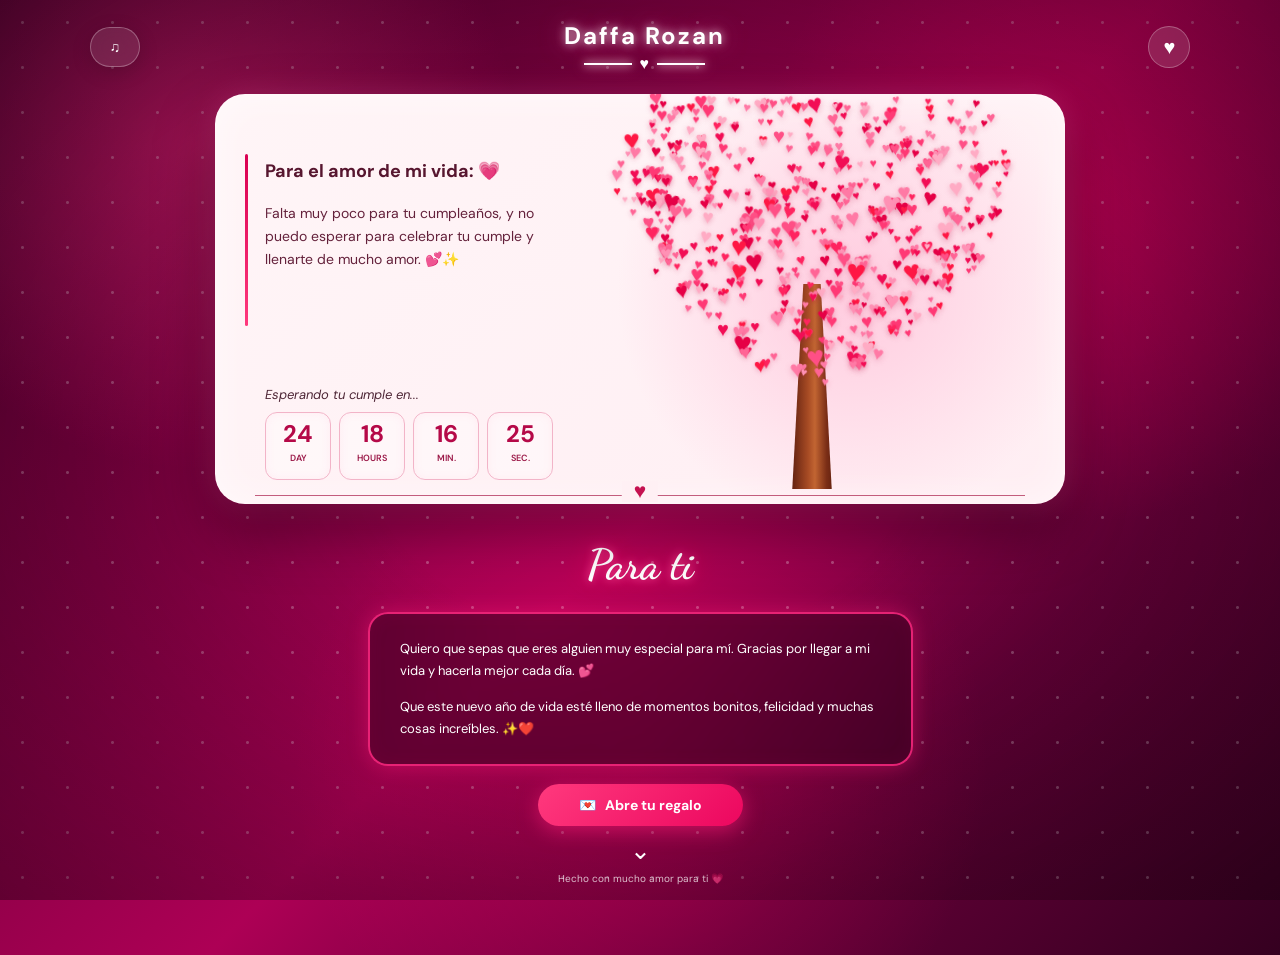
==== home.html @ 7d799ef6 "Add files via upload" ====
<!DOCTYPE html>
<html lang="id">
<head>
    <meta charset="UTF-8">
    <meta name="viewport" content="width=device-width, initial-scale=1.0">

    <title>For You ❤️</title>

    <link rel="preconnect" href="https://fonts.googleapis.com">
    <link rel="preconnect" href="https://fonts.gstatic.com" crossorigin>
    <link href="https://fonts.googleapis.com/css2?family=DM+Sans:wght@400;500;600;700&family=Dancing+Script:wght@500;600;700&display=swap" rel="stylesheet">

    <link rel="stylesheet" href="css.css">
</head>

<body>

    <!-- BACKGROUND -->
    <div class="background-hearts"></div>
    <div class="sparkles"></div>

    <!-- HEADER -->
    <header>
        <button class="music-btn" onclick="toggleMusic()">
            ♫ <span></span>
        </button>

        <div class="logo">
            <h1>Daffa Rozan</h1>
            <div class="logo-line">
                <i></i>
                ♥
                <i></i>
            </div>
        </div>

        <button class="heart-btn">♥</button>
    </header>


    <!-- MAIN CARD -->
    <main>

        <section class="card">

            <!-- TEXT -->
            <div class="text-content">

                <div class="line"></div>

                <h2>
                    Para el amor de mi vida:
                    <span>💗</span>
                </h2>

                <p>
                    Falta muy poco para tu cumpleaños,
                    y no puedo esperar para celebrar tu
                    cumple y llenarte de mucho amor.
                    💕✨
                </p>

            </div>


            <!-- TREE -->
            <div class="tree-area">

                <div class="tree">

                    <!-- BATANG -->
                    <div class="trunk"></div>

                    <!-- DAUN / HATI -->
                    <div class="love-leaves"></div>

                </div>

            </div>


            <!-- COUNTDOWN -->
            <div class="countdown">

                <p>Esperando tu cumple en...</p>

                <div class="time-boxes">

                    <div class="time-box">
                        <strong id="days">00</strong>
                        <span>DAY</span>
                    </div>

                    <div class="time-box">
                        <strong id="hours">00</strong>
                        <span>HOURS</span>
                    </div>

                    <div class="time-box">
                        <strong id="minutes">00</strong>
                        <span>MIN.</span>
                    </div>

                    <div class="time-box">
                        <strong id="seconds">00</strong>
                        <span>SEC.</span>
                    </div>

                </div>

            </div>

            <div class="bottom-line">
                <span>♥</span>
            </div>

        </section>


        <!-- MESSAGE -->
        <section class="message-section">

            <h2 class="script-title">
                Para ti
            </h2>

            <div class="message-box">

                <p>
                    Quiero que sepas que eres alguien
                    muy especial para mí. Gracias por
                    llegar a mi vida y hacerla mejor
                    cada día. 💕
                </p>

                <p>
                    Que este nuevo año de vida esté
                    lleno de momentos bonitos,
                    felicidad y muchas cosas increíbles.
                    ✨❤️
                </p>

            </div>

            <button class="gift-btn" onclick="openGift()">
                💌 &nbsp; Abre tu regalo
            </button>

            <div class="down-arrow">
                ⌄
            </div>

            <p class="footer-text">
                Hecho con mucho amor para ti 💗
            </p>

        </section>

    </main>


    <!-- POPUP -->
    <div class="popup" id="popup">

        <div class="popup-content">

            <button class="close" onclick="closeGift()">×</button>

            <div class="big-heart">
                💗
            </div>

            <h2>Happy Birthday! 🎂</h2>

            <p>
                Selamat ulang tahun untuk seseorang
                yang sangat berarti buatku. ❤️
            </p>

            <p>
                Semoga semua hal baik datang kepadamu
                dan semoga kamu selalu bahagia. ✨
            </p>

            <h3>
                I love you 💕
            </h3>

        </div>

    </div>


    <!-- AUDIO -->
    <audio id="music" loop>
        <source src="musik.mp3" type="audio/mpeg">
    </audio>

    <script src="js.js"></script>

</body>
</html>
---- css.css ----
/* ========================================
   RESET
======================================== */

* {
    margin: 0;
    padding: 0;
    box-sizing: border-box;
}


:root {

    --pink: #ff176b;
    --pink-light: #ff5c9a;
    --pink-soft: #ff9fc3;
    --pink-dark: #8d004e;

    --red: #e60046;

    --cream: #fff4f7;
    --cream-dark: #ffe7ef;

    --text-dark: #52152e;
    --text-pink: #c51150;
}


html {
    scroll-behavior: smooth;
}


body {

    min-height: 100vh;

    overflow-x: hidden;

    font-family:
        "DM Sans",
        sans-serif;

    color: white;

    position: relative;

    background:

        radial-gradient(
            circle at 15% 15%,
            rgba(255, 40, 130, .55),
            transparent 24%
        ),

        radial-gradient(
            circle at 85% 20%,
            rgba(255, 0, 100, .40),
            transparent 25%
        ),

        radial-gradient(
            circle at 50% 80%,
            rgba(255, 0, 100, .30),
            transparent 35%
        ),

        linear-gradient(
            135deg,
            #4b002d 0%,
            #78003e 25%,
            #ad0055 52%,
            #650038 75%,
            #350020 100%
        );
}


/* ========================================
   STARS
======================================== */

body::before {

    content: "";

    position: fixed;

    inset: 0;

    pointer-events: none;

    background-image:

        radial-gradient(
            circle,
            rgba(255,255,255,.9) 1px,
            transparent 2px
        );

    background-size:
        45px 45px;

    opacity: .30;

    animation:
        starsMove 15s linear infinite;

    z-index: 0;
}


body::after {

    content: "";

    position: fixed;

    inset: 0;

    pointer-events: none;

    background:

        radial-gradient(
            ellipse at center,
            transparent 30%,
            rgba(25,0,15,.42) 100%
        );

    z-index: 1;
}


@keyframes starsMove {

    from {
        transform:
            translateY(0);
    }

    to {
        transform:
            translateY(45px);
    }
}


/* ========================================
   HEADER
======================================== */

header {

    width: 100%;

    min-height: 90px;

    padding:
        20px 7%;

    display: flex;

    align-items: center;

    justify-content: space-between;

    position: relative;

    z-index: 20;
}


/* ========================================
   MUSIC
======================================== */

.music-btn {

    padding:
        10px 19px;

    border:
        1px solid
        rgba(255,255,255,.28);

    border-radius: 30px;

    background:
        rgba(255,255,255,.10);

    backdrop-filter:
        blur(12px);

    color: white;

    font-family: inherit;

    font-size: 14px;

    cursor: pointer;

    transition:
        .3s ease;

    box-shadow:
        0 5px 20px
        rgba(0,0,0,.15);
}


.music-btn:hover {

    background:
        rgba(255,255,255,.20);

    transform:
        translateY(-2px);
}


.music-btn.playing {

    box-shadow:
        0 0 20px
        rgba(255,70,150,.8);

    animation:
        musicPulse 1.2s
        ease-in-out infinite;
}


@keyframes musicPulse {

    0%,
    100% {
        box-shadow:
            0 0 10px
            rgba(255,70,150,.5);
    }

    50% {
        box-shadow:
            0 0 25px
            rgba(255,70,150,1);
    }
}


/* ========================================
   HEART BUTTON
======================================== */

.heart-btn {

    width: 42px;
    height: 42px;

    border:
        1px solid
        rgba(255,255,255,.28);

    border-radius: 50%;

    background:
        rgba(255,255,255,.12);

    backdrop-filter:
        blur(12px);

    color: white;

    font-size: 20px;

    cursor: pointer;

    transition:
        .3s ease;
}


.heart-btn:hover {

    transform:
        scale(1.1);

    background:
        rgba(255,255,255,.22);
}


/* ========================================
   LOGO
======================================== */

.logo {

    text-align: center;
}


.logo h1 {

    font-size: 24px;

    letter-spacing: 2px;

    font-weight: 700;

    text-shadow:

        0 0 10px
        rgba(255,255,255,.8),

        0 0 25px
        rgba(255,80,160,.6);
}


.logo-line {

    display: flex;

    align-items: center;

    justify-content: center;

    gap: 8px;

    margin-top: 2px;
}


.logo-line i {

    width: 48px;

    height: 2px;

    display: block;

    background: white;

    box-shadow:

        0 0 8px white,

        0 0 15px
        #ff5c9a;
}


/* ========================================
   MAIN
======================================== */

main {

    width: 100%;

    max-width: 850px;

    margin:
        0 auto;

    padding:
        0 0 50px;

    position: relative;

    z-index: 10;
}


/* ========================================
   CARD
======================================== */

.card {

    position: relative;

    width: 100%;

    height: 410px;

    overflow: hidden;

    border-radius: 30px;

    background:

        radial-gradient(
            circle at 75% 48%,
            rgba(255,190,215,.75),
            transparent 35%
        ),

        linear-gradient(
            135deg,
            #fff5f7,
            #ffeef3
        );

    color:
        var(--text-dark);

    box-shadow:

        0 25px 60px
        rgba(0,0,0,.35),

        0 0 30px
        rgba(255,80,160,.3),

        inset 0 0 40px
        rgba(255,255,255,.6);

    animation:
        cardIn 1s
        cubic-bezier(.2,.7,.3,1);
}


@keyframes cardIn {

    from {

        opacity: 0;

        transform:
            translateY(35px)
            scale(.97);
    }

    to {

        opacity: 1;

        transform:
            translateY(0)
            scale(1);
    }
}


/* ========================================
   TEXT
======================================== */

.text-content {

    position: absolute;

    left: 50px;

    top: 65px;

    width: 38%;

    z-index: 10;
}


.text-content .line {

    position: absolute;

    left: -20px;

    top: -5px;

    width: 3px;

    height: 172px;

    border-radius: 10px;

    background:

        linear-gradient(
            to bottom,
            #d90051,
            #ff397d
        );
}


.text-content h2 {

    margin-bottom: 18px;

    font-size: 18px;

    line-height: 1.4;

    font-weight: 700;

    color:
        #57162f;
}


.text-content h2 span {

    display: inline-block;

    animation:
        heartBeat 1.4s
        ease-in-out infinite;
}


@keyframes heartBeat {

    0%,
    100% {
        transform:
            scale(1);
    }

    50% {
        transform:
            scale(1.25);
    }
}


.text-content p {

    max-width: 285px;

    font-size: 14px;

    line-height: 1.65;

    color:
        #64213b;
}


/* ========================================
   TREE AREA
======================================== */

.tree-area {

    position: absolute;

    right: -10px;

    bottom: 15px;

    width: 62%;

    height: 380px;

    z-index: 4;
}


.tree {

    position: absolute;

    left: 50%;

    bottom: 0;

    width: 430px;

    height: 390px;

    transform:
        translateX(-50%);
}


/* ========================================
   TRUNK
======================================== */

.trunk {

    position: absolute;

    left: 50%;

    bottom: 0;

    width: 58px;

    height: 205px;

    transform:
        translateX(-50%)
        scaleY(0);

    transform-origin:
        bottom;

    background:

        linear-gradient(
            90deg,
            #481307 0%,
            #6e2814 20%,
            #a74b24 43%,
            #c26532 55%,
            #7b2e16 75%,
            #461207 100%
        );

    clip-path:
        polygon(
            35% 0,
            65% 0,
            84% 100%,
            16% 100%
        );

    filter:
        drop-shadow(
            0 4px 4px
            rgba(70,0,0,.25)
        );

    animation:
        trunkGrow 1.5s
        ease-out forwards;
}


@keyframes trunkGrow {

    to {

        transform:
            translateX(-50%)
            scaleY(1);
    }
}


/* ========================================
   LOVE LEAVES
======================================== */

/* ========================================
   LOVE LEAVES
======================================== */

.love-leaves {
    position: absolute;
    left: 50%;
    top: 0;

    width: 430px;
    height: 310px;

    transform: translateX(-50%);

    pointer-events: none;

    z-index: 5;
}


/* ========================================
   LOVE / DAUN
======================================== */

.love {
    position: absolute;

    display: block;

    line-height: 1;

    opacity: 0;

    user-select: none;

    pointer-events: none;

    transform:
        translate(-50%, -50%)
        rotate(var(--rotation))
        scale(0);

    filter:
        drop-shadow(
            0 2px 3px
            rgba(180, 0, 60, .22)
        );

    animation:
        leafAppear
        .55s
        cubic-bezier(.17, .67, .35, 1.35)
        forwards;
}


/* ========================================
   LOVE MUNCUL SATU PER SATU
======================================== */

@keyframes leafAppear {

    0% {

        opacity: 0;

        transform:
            translate(-50%, -50%)
            rotate(var(--rotation))
            scale(0);
    }

    55% {

        opacity: 1;

        transform:
            translate(-50%, -50%)
            rotate(var(--rotation))
            scale(1.25);
    }

    100% {

        opacity: 1;

        transform:
            translate(-50%, -50%)
            rotate(var(--rotation))
            scale(var(--scale));
    }
}


/* ========================================
   GERAKAN HALUS SETELAH MUNCUL
======================================== */

.love.alive {

    animation:

        leafAppear
        .55s
        cubic-bezier(.17, .67, .35, 1.35)
        forwards,

        loveSway
        4s
        ease-in-out
        infinite
        3.5s;
}


@keyframes loveSway {

    0%,
    100% {

        margin-top: 0;

    }

    50% {

        margin-top: -2px;

    }
}


/* ========================================
   MOBILE
======================================== */

@media (max-width: 700px) {

    .love-leaves {

        width: 360px;

        height: 270px;

        top: 0;

    }

}


@media (max-width: 390px) {

    .love-leaves {

        width: 340px;

        height: 255px;

    }

}
/* ========================================
   COUNTDOWN
======================================== */

.countdown {

    position: absolute;

    left: 50px;

    bottom: 24px;

    z-index: 20;
}


.countdown > p {

    margin-bottom: 9px;

    font-size: 13px;

    font-style: italic;

    color:
        #4d2535;
}


.time-boxes {

    display: flex;

    gap: 8px;
}


.time-box {

    width: 66px;

    min-height: 68px;

    padding:
        7px 3px;

    border:
        1px solid
        #f2b4c8;

    border-radius: 12px;

    background:
        rgba(255,255,255,.40);

    text-align: center;

    box-shadow:

        inset 0 0 10px
        rgba(255,100,150,.08);
}


.time-box strong {

    display: block;

    color:
        #b50948;

    font-size: 24px;

    line-height: 1.15;

    font-weight: 700;
}


.time-box span {

    display: block;

    margin-top: 4px;

    color:
        #9c1948;

    font-size: 9px;

    font-weight: 600;
}


/* ========================================
   BOTTOM LINE
======================================== */

.bottom-line {

    position: absolute;

    left: 40px;

    right: 40px;

    bottom: 8px;

    height: 1px;

    background:
        rgba(170,30,75,.7);

    z-index: 20;
}


.bottom-line span {

    position: absolute;

    left: 50%;

    top: -14px;

    transform:
        translateX(-50%);

    padding:
        0 12px;

    background:
        #fff0f4;

    color:
        #c51150;

    font-size: 21px;

    line-height: 1;
}


/* ========================================
   MESSAGE
======================================== */

.message-section {

    padding:
        35px 0 20px;

    text-align: center;
}


.script-title {

    margin-bottom: 22px;

    font-family:
        "Dancing Script",
        cursive;

    font-size: 42px;

    color: white;

    text-shadow:

        0 0 10px #ff4f98,

        0 0 25px #ff176b;
}


.message-box {

    width:
        min(545px, 92%);

    margin:
        auto;

    padding:
        24px 30px;

    border:
        2px solid
        rgba(255,40,130,.85);

    border-radius: 20px;

    background:
        rgba(45,0,28,.52);

    box-shadow:

        0 0 20px
        rgba(255,30,120,.4),

        inset 0 0 20px
        rgba(255,30,120,.06);

    text-align: left;

    backdrop-filter:
        blur(6px);
}


.message-box p {

    margin-bottom: 14px;

    color: white;

    font-size: 13px;

    line-height: 1.7;
}


.message-box p:last-child {
    margin-bottom: 0;
}


/* ========================================
   GIFT BUTTON
======================================== */

.gift-btn {

    margin-top: 18px;

    min-width: 205px;

    padding:
        12px 28px;

    border: 0;

    border-radius: 30px;

    background:

        linear-gradient(
            135deg,
            #ff397d,
            #ec075f
        );

    color: white;

    font-family: inherit;

    font-size: 14px;

    font-weight: 700;

    cursor: pointer;

    box-shadow:

        0 5px 20px
        rgba(255,30,120,.55);

    transition:
        .25s ease;
}


.gift-btn:hover {

    transform:
        translateY(-3px)
        scale(1.03);

    box-shadow:

        0 8px 30px
        rgba(255,30,120,.8);
}


.gift-btn:active {

    transform:
        scale(.97);
}


/* ========================================
   FOOTER
======================================== */

.down-arrow {

    margin-top: 8px;

    font-size: 25px;

    animation:
        arrowMove 1.5s
        ease-in-out infinite;
}


@keyframes arrowMove {

    0%,
    100% {
        transform:
            translateY(0);
    }

    50% {
        transform:
            translateY(7px);
    }
}


.footer-text {

    margin-top: 5px;

    font-size: 10px;

    opacity: .75;
}


/* ========================================
   FLOATING HEARTS
======================================== */

.floating-heart {

    position: fixed;

    left: 0;

    bottom: -50px;

    z-index: 50;

    pointer-events: none;

    user-select: none;

    filter:
        drop-shadow(
            0 0 7px
            currentColor
        );

    animation:
        floatHeart linear forwards;
}


@keyframes floatHeart {

    0% {

        transform:
            translateY(0)
            rotate(-10deg)
            scale(.7);

        opacity: 0;
    }

    10% {
        opacity: .85;
    }

    50% {

        transform:
            translateY(-55vh)
            rotate(12deg)
            scale(1);
    }

    100% {

        transform:
            translateY(-120vh)
            rotate(-15deg)
            scale(.8);

        opacity: 0;
    }
}


/* ========================================
   GIFT EXPLOSION
======================================== */

.gift-heart {

    position: fixed;

    left: 50%;

    top: 55%;

    z-index: 9999;

    pointer-events: none;

    font-size: 25px;

    transform:
        translate(-50%, -50%)
        scale(0);

    animation:
        giftExplosion 1.4s
        cubic-bezier(.15,.8,.3,1)
        forwards;

    filter:
        drop-shadow(
            0 0 8px
            currentColor
        );
}


@keyframes giftExplosion {

    0% {

        opacity: 1;

        transform:
            translate(-50%, -50%)
            scale(0);
    }

    20% {

        transform:

            translate(
                calc(-50% + var(--x) * .25),
                calc(-50% + var(--y) * .25)
            )

            scale(1.2);
    }

    100% {

        opacity: 0;

        transform:

            translate(
                calc(-50% + var(--x)),
                calc(-50% + var(--y))
            )

            scale(.5);
    }
}


/* ========================================
   POPUP
======================================== */

.popup {

    position: fixed;

    inset: 0;

    display: none;

    align-items: center;

    justify-content: center;

    padding: 20px;

    background:
        rgba(35,0,22,.78);

    backdrop-filter:
        blur(12px);

    z-index: 1000;
}


.popup.show {
    animation:
        popupBackground .3s ease;
}


@keyframes popupBackground {

    from {
        opacity: 0;
    }

    to {
        opacity: 1;
    }
}


.popup-content {

    position: relative;

    width:
        min(450px, 94%);

    padding:
        35px 28px;

    border-radius: 25px;

    background:

        linear-gradient(
            135deg,
            #fff8fa,
            #ffeaf1
        );

    color:
        #4b172b;

    text-align: center;

    box-shadow:

        0 20px 60px
        rgba(0,0,0,.35),

        0 0 35px
        rgba(255,60,140,.45);

    animation:
        popup .55s
        cubic-bezier(.17,.67,.35,1.4);
}


@keyframes popup {

    from {

        opacity: 0;

        transform:
            scale(.65)
            rotate(-5deg);
    }

    to {

        opacity: 1;

        transform:
            scale(1)
            rotate(0);
    }
}


.close {

    position: absolute;

    top: 10px;

    right: 16px;

    border: none;

    background:
        transparent;

    color: #777;

    font-size: 28px;

    cursor: pointer;
}


.big-heart {

    font-size: 65px;

    animation:
        heartBeat 1s
        ease-in-out infinite;
}


.popup-content h2 {

    margin:
        8px 0 15px;

    color:
        #d30b50;
}


.popup-content p {

    margin:
        10px 0;

    line-height: 1.7;
}


.popup-content h3 {

    margin-top: 18px;

    color:
        #d30b50;
}


/* ========================================
   RESPONSIVE
======================================== */

@media (max-width: 700px) {

    header {

        min-height: 75px;

        padding:
            16px 15px;
    }


    .logo h1 {
        font-size: 19px;
    }


    .logo-line i {
        width: 32px;
    }


    .music-btn {

        padding:
            8px 13px;

        font-size: 12px;
    }


    .heart-btn {

        width: 38px;
        height: 38px;

        font-size: 18px;
    }


    main {

        padding:
            0 12px 35px;
    }


    /* CARD */

    .card {

        height: 620px;

        border-radius: 25px;
    }


    /* TEXT */

    .text-content {

        left: 32px;

        top: 35px;

        width:
            calc(100% - 64px);
    }


    .text-content .line {

        left: -13px;

        height: 120px;
    }


    .text-content h2 {

        font-size: 16px;

        margin-bottom: 12px;
    }


    .text-content p {

        max-width: 250px;

        font-size: 12px;

        line-height: 1.55;
    }


    /* TREE */

    .tree-area {

        left: 0;

        right: 0;

        bottom: 105px;

        width: 100%;

        height: 330px;
    }


    .tree {

        width: 360px;

        height: 330px;

        transform:
            translateX(-50%)
            scale(.84);

        transform-origin:
            bottom center;
    }


    /* COUNTDOWN */

    .countdown {

        left: 25px;

        bottom: 24px;
    }


    .countdown > p {

        font-size: 12px;

        margin-bottom: 7px;
    }


    .time-boxes {

        gap: 5px;
    }


    .time-box {

        width: 63px;

        min-height: 62px;

        padding:
            7px 2px;
    }


    .time-box strong {
        font-size: 21px;
    }


    .time-box span {
        font-size: 8px;
    }


    /* LINE */

    .bottom-line {

        left: 22px;

        right: 22px;

        bottom: 7px;
    }


    /* MESSAGE */

    .message-section {

        padding-top: 28px;
    }


    .script-title {

        font-size: 38px;

        margin-bottom: 18px;
    }


    .message-box {

        width: 94%;

        padding: 20px;

        border-radius: 18px;
    }


    .message-box p {

        font-size: 12px;

        line-height: 1.65;
    }


    .gift-btn {

        min-width: 190px;

        padding:
            11px 20px;

        font-size: 13px;
    }


    .footer-text {
        font-size: 9px;
    }
}


/* ========================================
   SMALL PHONE
======================================== */

@media (max-width: 390px) {

    .card {
        height: 600px;
    }


    .text-content {
        left: 28px;
    }


    .tree-area {

        bottom: 105px;

        height: 300px;
    }


    .tree {

        transform:
            translateX(-50%)
            scale(.76);
    }


    .countdown {
        left: 20px;
    }


    .time-box {
        width: 58px;
    }


    .time-box strong {
        font-size: 19px;
    }
}
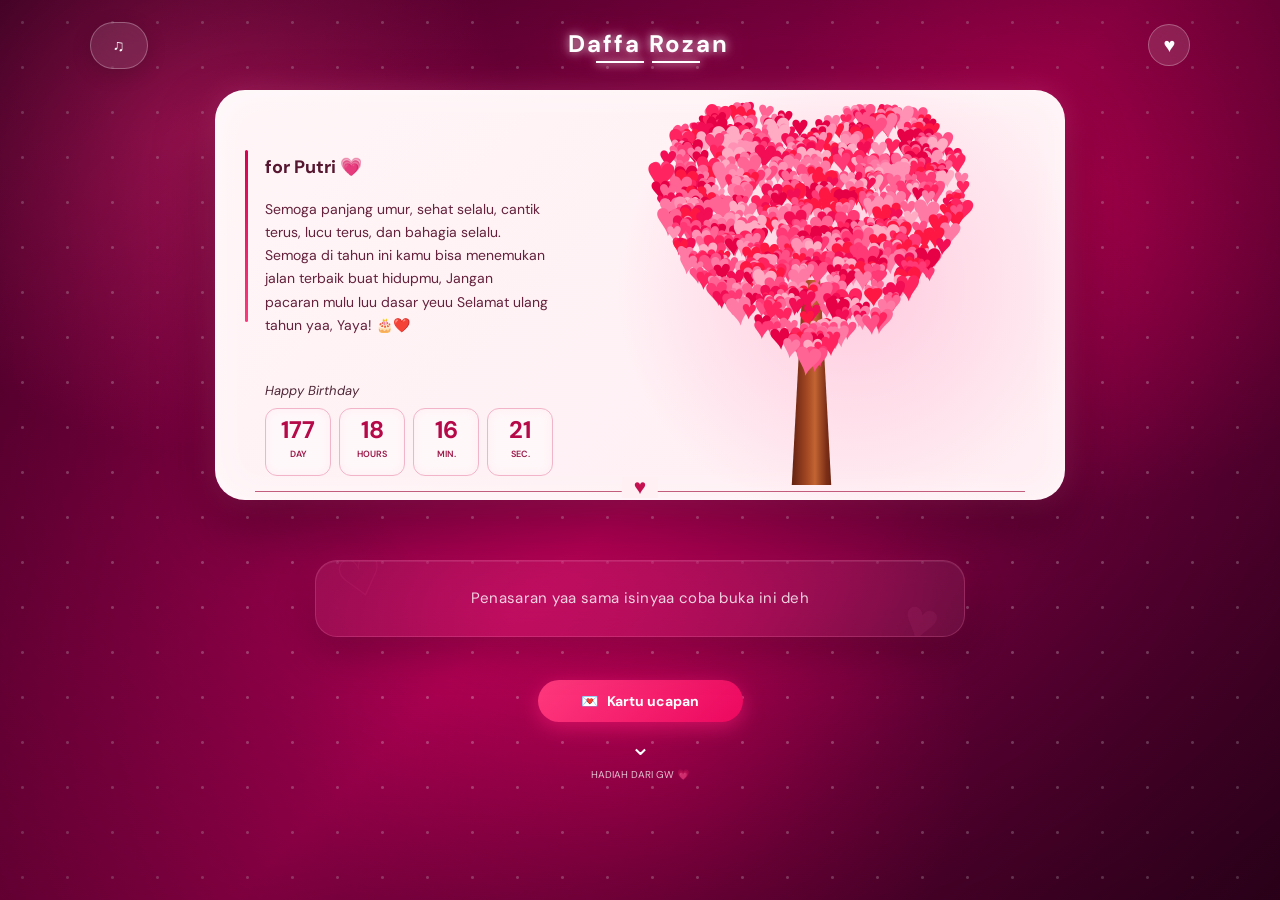
==== commit 09bf793e: "Add files via upload" ====
--- a/home.html
+++ b/home.html
@@ -1,202 +1,801 @@
-<!DOCTYPE html>
-<html lang="id">
-<head>
-    <meta charset="UTF-8">
-    <meta name="viewport" content="width=device-width, initial-scale=1.0">
-
-    <title>For You ❤️</title>
-
-    <link rel="preconnect" href="https://fonts.googleapis.com">
-    <link rel="preconnect" href="https://fonts.gstatic.com" crossorigin>
-    <link href="https://fonts.googleapis.com/css2?family=DM+Sans:wght@400;500;600;700&family=Dancing+Script:wght@500;600;700&display=swap" rel="stylesheet">
-
-    <link rel="stylesheet" href="css.css">
-</head>
-
-<body>
-
-    <!-- BACKGROUND -->
-    <div class="background-hearts"></div>
-    <div class="sparkles"></div>
-
-    <!-- HEADER -->
-    <header>
-        <button class="music-btn" onclick="toggleMusic()">
-            ♫ <span></span>
-        </button>
-
-        <div class="logo">
-            <h1>Daffa Rozan</h1>
-            <div class="logo-line">
-                <i></i>
-                ♥
-                <i></i>
+    <!DOCTYPE html>
+    <html lang="id">
+    <head>
+        <meta charset="UTF-8">
+        <meta name="viewport" content="width=device-width, initial-scale=1.0">
+
+        <title>For You ❤️</title>
+
+        <link rel="preconnect" href="https://fonts.googleapis.com">
+        <link rel="preconnect" href="https://fonts.gstatic.com" crossorigin>
+        <link href="https://fonts.googleapis.com/css2?family=DM+Sans:wght@400;500;600;700&family=Dancing+Script:wght@500;600;700&display=swap" rel="stylesheet">
+
+        <link rel="stylesheet" href="css.css">
+
+        <style>
+            .popup {
+                position: fixed;
+                inset: 0;
+                display: flex;
+                align-items: center;
+                justify-content: center;
+                padding: 20px;
+                background:
+                    radial-gradient(
+                        circle at 50% 50%,
+                        rgba(255, 45, 130, .15),
+                        transparent 45%
+                    ),
+                    rgba(15, 0, 10, .78);
+                backdrop-filter: blur(10px);
+                opacity: 0;
+                visibility: hidden;
+                transition: .4s ease;
+                z-index: 9999;
+            }
+
+            .popup.active {
+                opacity: 1;
+                visibility: visible;
+            }
+
+            .popup-content {
+                position: relative;
+                width: min(440px, 100%);
+                padding: 42px 35px 32px;
+                text-align: center;
+                border-radius: 32px;
+                background:
+                    linear-gradient(
+                        145deg,
+                        rgba(100, 0, 55, .96),
+                        rgba(35, 0, 25, .98)
+                    );
+                border: 1px solid rgba(255, 140, 190, .25);
+                box-shadow:
+                    0 35px 100px rgba(0, 0, 0, .65),
+                    0 0 50px rgba(255, 40, 140, .18),
+                    inset 0 1px 0 rgba(255,255,255,.12);
+                transform: translateY(30px) scale(.88);
+                transition: .5s cubic-bezier(.17,.67,.35,1.25);
+                overflow: hidden;
+                z-index: 10;
+            }
+
+            .popup.active .popup-content {
+                transform: translateY(0) scale(1);
+            }
+
+            .popup-content::before {
+                content: "";
+                position: absolute;
+                width: 180px;
+                height: 180px;
+                top: -90px;
+                left: 50%;
+                transform: translateX(-50%);
+                background: rgba(255, 50, 140, .22);
+                border-radius: 50%;
+                filter: blur(45px);
+                pointer-events: none;
+            }
+
+            .popup-content::after {
+                content: "♡  ✦  ♡";
+                position: absolute;
+                top: 18px;
+                left: 0;
+                right: 0;
+                color: rgba(255, 150, 195, .35);
+                font-size: 12px;
+                letter-spacing: 8px;
+                pointer-events: none;
+            }
+
+            .popup .close {
+                position: absolute;
+                top: 15px;
+                right: 17px;
+                width: 35px;
+                height: 35px;
+                padding: 0;
+                display: flex;
+                align-items: center;
+                justify-content: center;
+                border-radius: 50%;
+                border: 1px solid rgba(255,255,255,.15);
+                background: rgba(255,255,255,.08);
+                color: rgba(255,255,255,.75);
+                font-size: 23px;
+                line-height: 1;
+                box-shadow: none;
+                transition: .3s;
+                z-index: 5;
+            }
+
+            .popup .close:hover {
+                transform: rotate(90deg);
+                background: rgba(255,80,150,.2);
+                color: white;
+            }
+
+            .big-heart {
+                position: relative;
+                display: inline-flex;
+                align-items: center;
+                justify-content: center;
+                width: 90px;
+                height: 90px;
+                margin: 5px auto 15px;
+                font-size: 50px;
+                border-radius: 50%;
+                background:
+                    radial-gradient(
+                        circle,
+                        rgba(255,80,160,.22),
+                        rgba(255,80,160,.05)
+                    );
+                box-shadow:
+                    0 0 30px rgba(255,50,140,.25);
+                animation:
+                    popupHeart 1.8s ease-in-out infinite;
+            }
+
+            @keyframes popupHeart {
+                0%, 100% {
+                    transform: scale(1);
+                }
+
+                50% {
+                    transform: scale(1.08);
+                }
+            }
+
+            .popup-content h2 {
+                margin: 0;
+                color: white;
+                font-family: "Dancing Script", cursive;
+                font-size: 36px;
+                font-weight: 700;
+                text-shadow:
+                    0 0 12px rgba(255,255,255,.35),
+                    0 0 25px rgba(255,60,150,.5);
+            }
+
+            .popup-text {
+                margin: 12px auto 25px;
+                max-width: 330px;
+                color: rgba(255,255,255,.68);
+                font-size: 13px;
+                line-height: 1.8;
+            }
+
+            .memory-preview {
+                position: relative;
+                display: flex;
+                align-items: center;
+                gap: 15px;
+                padding: 16px 18px;
+                margin: 0 auto 20px;
+                width: 100%;
+                text-align: left;
+                border-radius: 20px;
+                background:
+                    linear-gradient(
+                        135deg,
+                        rgba(255,100,165,.13),
+                        rgba(255,255,255,.035)
+                    );
+                border: 1px solid rgba(255,130,180,.16);
+                box-shadow:
+                    inset 0 1px 0 rgba(255,255,255,.06);
+                transition: .3s;
+            }
+
+            .memory-preview:hover {
+                transform: translateY(-2px);
+                border-color: rgba(255,130,180,.3);
+                background: rgba(255,80,150,.12);
+            }
+
+            .memory-preview > span {
+                display: flex;
+                align-items: center;
+                justify-content: center;
+                width: 48px;
+                height: 48px;
+                flex-shrink: 0;
+                border-radius: 14px;
+                background: rgba(255,80,150,.12);
+                font-size: 24px;
+                box-shadow:
+                    0 0 18px rgba(255,50,140,.15);
+            }
+
+            .memory-preview div {
+                display: flex;
+                flex-direction: column;
+                gap: 4px;
+            }
+
+            .memory-preview strong {
+                color: white;
+                font-size: 14px;
+            }
+
+            .memory-preview small {
+                color: rgba(255,255,255,.48);
+                font-size: 11px;
+            }
+
+            .memory-btn {
+                position: relative;
+                width: 100%;
+                padding: 15px 20px;
+                border: 1px solid rgba(255,180,210,.2);
+                border-radius: 30px;
+                background:
+                    linear-gradient(
+                        135deg,
+                        #ff5798,
+                        #e80060
+                    );
+                color: white;
+                font-family: inherit;
+                font-size: 13px;
+                font-weight: 700;
+                cursor: pointer;
+                box-shadow:
+                    0 10px 30px rgba(255,30,120,.35);
+                transition: .3s;
+                overflow: hidden;
+            }
+
+            .memory-btn::before {
+                content: "";
+                position: absolute;
+                top: 0;
+                left: -100%;
+                width: 70%;
+                height: 100%;
+                background:
+                    linear-gradient(
+                        90deg,
+                        transparent,
+                        rgba(255,255,255,.25),
+                        transparent
+                    );
+                transform: skewX(-20deg);
+                transition: .6s;
+            }
+
+            .memory-btn:hover::before {
+                left: 130%;
+            }
+
+            .memory-btn:hover {
+                transform: translateY(-3px);
+                box-shadow:
+                    0 15px 35px rgba(255,30,120,.5);
+            }
+
+            .memory-btn:active {
+                transform: scale(.97);
+            }
+
+            .popup-content h3 {
+                margin-top: 20px;
+                color: rgba(255,150,195,.75);
+                font-family: "Dancing Script", cursive;
+                font-size: 20px;
+                font-weight: 500;
+            }
+
+            .popup-photo {
+                position: absolute;
+                z-index: 5;
+                opacity: 0;
+                pointer-events: none;
+                transition:
+                    opacity .7s ease,
+                    transform .7s cubic-bezier(.2,.8,.2,1);
+            }
+
+            .popup.active .popup-photo {
+                opacity: 1;
+            }
+
+            .popup-photo img {
+                display: block;
+                width: 100%;
+                height: 100%;
+                object-fit: cover;
+            }
+
+            .polaroid {
+                width: 125px;
+                padding: 8px 8px 30px;
+                background: white;
+                border-radius: 4px;
+                box-shadow:
+                    0 15px 35px rgba(0,0,0,.35);
+            }
+
+            .polaroid img {
+                width: 109px;
+                height: 125px;
+            }
+
+            .polaroid span {
+                position: absolute;
+                bottom: 7px;
+                left: 0;
+                width: 100%;
+                text-align: center;
+                color: #6e4053;
+                font-family: "Dancing Script", cursive;
+                font-size: 14px;
+            }
+
+            .heart-photo {
+                width: 135px;
+                height: 135px;
+                background: #ff72a7;
+                clip-path: polygon(
+                    50% 100%,
+                    43% 93%,
+                    35% 86%,
+                    25% 76%,
+                    15% 65%,
+                    7% 54%,
+                    3% 43%,
+                    4% 32%,
+                    10% 22%,
+                    20% 15%,
+                    31% 13%,
+                    40% 17%,
+                    50% 27%,
+                    60% 17%,
+                    69% 13%,
+                    80% 15%,
+                    90% 22%,
+                    96% 32%,
+                    97% 43%,
+                    93% 54%,
+                    85% 65%,
+                    75% 76%,
+                    65% 86%,
+                    57% 93%
+                );
+                padding: 5px;
+                box-shadow:
+                    0 15px 35px rgba(0,0,0,.3);
+            }
+
+            .heart-photo img {
+                width: 125px;
+                height: 125px;
+                clip-path: polygon(
+                    50% 100%,
+                    43% 93%,
+                    35% 86%,
+                    25% 76%,
+                    15% 65%,
+                    7% 54%,
+                    3% 43%,
+                    4% 32%,
+                    10% 22%,
+                    20% 15%,
+                    31% 13%,
+                    40% 17%,
+                    50% 27%,
+                    60% 17%,
+                    69% 13%,
+                    80% 15%,
+                    90% 22%,
+                    96% 32%,
+                    97% 43%,
+                    93% 54%,
+                    85% 65%,
+                    75% 76%,
+                    65% 86%,
+                    57% 93%
+                );
+            }
+
+            .photo-left-1 {
+                left: calc(50% - 355px);
+                top: 18%;
+                transform:
+                    rotate(-10deg)
+                    translateX(-30px);
+            }
+
+            .photo-left-2 {
+                left: calc(50% - 365px);
+                top: 43%;
+                transform:
+                    rotate(-8deg)
+                    translateX(-35px);
+            }
+
+            .photo-left-3 {
+                left: calc(50% - 345px);
+                bottom: 12%;
+                transform:
+                    rotate(7deg)
+                    translateX(-25px);
+            }
+
+            .photo-right-1 {
+                right: calc(50% - 365px);
+                top: 16%;
+                transform:
+                    rotate(8deg)
+                    translateX(30px);
+            }
+
+            .photo-right-2 {
+                right: calc(50% - 350px);
+                top: 43%;
+                transform:
+                    rotate(9deg)
+                    translateX(35px);
+            }
+
+            .photo-right-3 {
+                right: calc(50% - 365px);
+                bottom: 10%;
+                transform:
+                    rotate(-7deg)
+                    translateX(30px);
+            }
+
+            .popup.active .photo-left-1 {
+                transform:
+                    rotate(-10deg)
+                    translateX(0)
+                    translateY(-5px);
+            }
+
+            .popup.active .photo-left-2 {
+                transform:
+                    rotate(-8deg)
+                    translateX(0)
+                    translateY(5px);
+            }
+
+            .popup.active .photo-left-3 {
+                transform:
+                    rotate(7deg)
+                    translateX(0)
+                    translateY(-5px);
+            }
+
+            .popup.active .photo-right-1 {
+                transform:
+                    rotate(8deg)
+                    translateX(0)
+                    translateY(-5px);
+            }
+
+            .popup.active .photo-right-2 {
+                transform:
+                    rotate(9deg)
+                    translateX(0)
+                    translateY(5px);
+            }
+
+            .popup.active .photo-right-3 {
+                transform:
+                    rotate(-7deg)
+                    translateX(0)
+                    translateY(-5px);
+            }
+
+     @media (max-width: 480px) {
+    .popup-photo {
+        display: block;
+        z-index: 11;
+    }
+
+    .popup-content {
+        width: 78vw;
+        max-width: 310px;
+        min-height: auto;
+        padding: 42px 18px 24px;
+    }
+
+    .popup-content h2 {
+        font-size: 28px;
+    }
+
+    .popup-content h2 strong {
+        font-size: 36px;
+    }
+
+    .popup-text {
+        font-size: 12px;
+        line-height: 1.6;
+    }
+
+    .polaroid {
+        width: 68px;
+        padding: 5px 5px 18px;
+        border-radius: 3px;
+    }
+
+    .polaroid img {
+        width: 58px;
+        height: 65px;
+    }
+
+    .polaroid span {
+        font-size: 7px;
+    }
+
+    .heart-photo {
+        width: 72px;
+        height: 72px;
+        padding: 3px;
+    }
+
+    .heart-photo img {
+        width: 66px;
+        height: 66px;
+    }
+
+    .photo-left-1 {
+    left: 18px;
+    top: 12%;
+    transform: rotate(-10deg);
+        }
+
+        .photo-left-2 {
+            left: 14px;
+            top: 43%;
+            transform: rotate(-8deg);
+        }
+
+        .photo-left-3 {
+            left: 18px;
+            bottom: 12%;
+            transform: rotate(8deg);
+        }
+
+        .photo-right-1 {
+            right: 18px;
+            top: 12%;
+            transform: rotate(10deg);
+        }
+
+        .photo-right-2 {
+            right: 14px;
+            top: 43%;
+            transform: rotate(8deg);
+        }
+
+        .photo-right-3 {
+            right: 18px;
+            bottom: 12%;
+            transform: rotate(-8deg);
+        }
+     }
+        </style>
+    </head>
+
+    <body>
+
+        <div class="background-hearts"></div>
+        <div class="sparkles"></div>
+
+        <header>
+            <button class="music-btn" onclick="toggleMusic()">
+                ♫ <span></span>
+            </button>
+
+            <div class="logo">
+                <h1>Daffa Rozan</h1>
+                <div class="logo-line">
+                    <i></i>
+                    <i></i>
+                </div>
             </div>
+
+            <button class="heart-btn">♥</button>
+        </header>
+
+        <main>
+
+            <section class="card">
+
+                <div class="text-content">
+
+                    <div class="line"></div>
+
+                    <h2>
+                        for Putri 
+                        <span>💗</span>
+                    </h2>
+
+                    <p>
+                        Semoga panjang umur, sehat selalu,
+                        cantik terus, lucu terus, dan bahagia selalu.
+
+                        Semoga di tahun ini kamu bisa menemukan
+                        jalan terbaik buat hidupmu,
+                        Jangan pacaran mulu luu dasar yeuu
+                        Selamat ulang tahun yaa, Yaya! 🎂❤️
+                    </p>
+
+                </div>
+
+                <div class="tree-area">
+
+                    <div class="tree">
+
+                        <div class="trunk"></div>
+
+                        <div class="love-leaves"></div>
+
+                    </div>
+
+                </div>
+
+                <div class="countdown">
+
+                    <p>Happy Birthday</p>
+
+                    <div class="time-boxes">
+
+                        <div class="time-box">
+                            <strong id="days">00</strong>
+                            <span>DAY</span>
+                        </div>
+
+                        <div class="time-box">
+                            <strong id="hours">00</strong>
+                            <span>HOURS</span>
+                        </div>
+
+                        <div class="time-box">
+                            <strong id="minutes">00</strong>
+                            <span>MIN.</span>
+                        </div>
+
+                        <div class="time-box">
+                            <strong id="seconds">00</strong>
+                            <span>SEC.</span>
+                        </div>
+
+                    </div>
+
+                </div>
+
+                <div class="bottom-line">
+                    <span>♥</span>
+                </div>
+
+            </section>
+
+            <section class="message-section">
+
+                <div class="message-box">
+
+                    <p>
+                        Penasaran yaa sama isinyaa coba buka ini deh
+                    </p>
+
+                </div>
+
+                <button class="gift-btn" onclick="openGift()">
+                    💌 &nbsp; Kartu ucapan
+                </button>
+
+                <div class="down-arrow">
+                    ⌄
+                </div>
+
+                <p class="footer-text">
+                    HADIAH DARI GW 💗
+                </p>
+
+            </section>
+
+        </main>
+
+        <div class="popup" id="popup">
+
+            <div class="popup-photo polaroid photo-left-1">
+                <img src="poto1.jpeg">
+                <span>memory 💕</span>
+            </div>
+
+            <div class="popup-photo polaroid photo-left-2">
+                <img src="poto3.jpeg">
+                <span>our story 💗</span>
+            </div>
+
+            <div class="popup-photo heart-photo photo-left-3">
+                <img src="poto2.jpeg">
+            </div>
+
+            <div class="popup-photo polaroid photo-right-1">
+                <img src="poto4.jpeg">
+                <span>sweet moment 💕</span>
+            </div>
+
+            <div class="popup-photo heart-photo photo-right-2">
+                <img src="poto5.jpeg">
+            </div>
+
+            <div class="popup-photo polaroid photo-right-3">
+                <img src="poto6.jpeg">
+                <span>keep strong 💗</span>
+            </div>
+
+            <div class="popup-content">
+
+                <button class="close" onclick="closeGift()">×</button>
+
+                <div class="big-heart">
+                    💗
+                </div>
+
+                <h2>Happy Birthday! 🎂</h2>
+
+               <p class="popup-text">
+                    Udah tambah tua aja nih bocil <br>
+                    Gw siapin sedikit sesuatu buat lu.
+                    Nggak seberapa sih,
+                    <br>
+                    tapi semoga lu suka 💕
+                </p>
+
+                <div class="memory-preview">
+
+                    <span>📸</span>
+
+                    <div>
+                        <strong>Kenang-kenangan</strong>
+
+                        <small>
+                            Sedikit alur cerita duo anomali bertemu
+                        </small>
+                    </div>
+
+                </div>
+
+                <button
+                    class="memory-btn"
+                    onclick="window.location.href='kenangan.html'"
+                >
+                    💌 &nbsp; Buka isinya
+                </button>
+
+                <h3>
+                    keep strong yaya 💕
+                </h3>
+
+            </div>
+
         </div>
 
-        <button class="heart-btn">♥</button>
-    </header>
-
-
-    <!-- MAIN CARD -->
-    <main>
-
-        <section class="card">
-
-            <!-- TEXT -->
-            <div class="text-content">
-
-                <div class="line"></div>
-
-                <h2>
-                    Para el amor de mi vida:
-                    <span>💗</span>
-                </h2>
-
-                <p>
-                    Falta muy poco para tu cumpleaños,
-                    y no puedo esperar para celebrar tu
-                    cumple y llenarte de mucho amor.
-                    💕✨
-                </p>
-
-            </div>
-
-
-            <!-- TREE -->
-            <div class="tree-area">
-
-                <div class="tree">
-
-                    <!-- BATANG -->
-                    <div class="trunk"></div>
-
-                    <!-- DAUN / HATI -->
-                    <div class="love-leaves"></div>
-
-                </div>
-
-            </div>
-
-
-            <!-- COUNTDOWN -->
-            <div class="countdown">
-
-                <p>Esperando tu cumple en...</p>
-
-                <div class="time-boxes">
-
-                    <div class="time-box">
-                        <strong id="days">00</strong>
-                        <span>DAY</span>
-                    </div>
-
-                    <div class="time-box">
-                        <strong id="hours">00</strong>
-                        <span>HOURS</span>
-                    </div>
-
-                    <div class="time-box">
-                        <strong id="minutes">00</strong>
-                        <span>MIN.</span>
-                    </div>
-
-                    <div class="time-box">
-                        <strong id="seconds">00</strong>
-                        <span>SEC.</span>
-                    </div>
-
-                </div>
-
-            </div>
-
-            <div class="bottom-line">
-                <span>♥</span>
-            </div>
-
-        </section>
-
-
-        <!-- MESSAGE -->
-        <section class="message-section">
-
-            <h2 class="script-title">
-                Para ti
-            </h2>
-
-            <div class="message-box">
-
-                <p>
-                    Quiero que sepas que eres alguien
-                    muy especial para mí. Gracias por
-                    llegar a mi vida y hacerla mejor
-                    cada día. 💕
-                </p>
-
-                <p>
-                    Que este nuevo año de vida esté
-                    lleno de momentos bonitos,
-                    felicidad y muchas cosas increíbles.
-                    ✨❤️
-                </p>
-
-            </div>
-
-            <button class="gift-btn" onclick="openGift()">
-                💌 &nbsp; Abre tu regalo
-            </button>
-
-            <div class="down-arrow">
-                ⌄
-            </div>
-
-            <p class="footer-text">
-                Hecho con mucho amor para ti 💗
-            </p>
-
-        </section>
-
-    </main>
-
-
-    <!-- POPUP -->
-    <div class="popup" id="popup">
-
-        <div class="popup-content">
-
-            <button class="close" onclick="closeGift()">×</button>
-
-            <div class="big-heart">
-                💗
-            </div>
-
-            <h2>Happy Birthday! 🎂</h2>
-
-            <p>
-                Selamat ulang tahun untuk seseorang
-                yang sangat berarti buatku. ❤️
-            </p>
-
-            <p>
-                Semoga semua hal baik datang kepadamu
-                dan semoga kamu selalu bahagia. ✨
-            </p>
-
-            <h3>
-                I love you 💕
-            </h3>
-
-        </div>
-
-    </div>
-
-
-    <!-- AUDIO -->
-    <audio id="music" loop>
-        <source src="musik.mp3" type="audio/mpeg">
-    </audio>
-
-    <script src="js.js"></script>
-
-</body>
-</html>+        <audio id="music" loop>
+            <source src="song.mp3" type="audio/mpeg">
+        </audio>
+
+        <script src="js.js"></script>
+
+        <script>
+            function openGift() {
+                document.getElementById("popup").classList.add("active");
+            }
+
+            function closeGift() {
+                document.getElementById("popup").classList.remove("active");
+            }
+        </script>
+
+    </body>
+    </html>
--- a/css.css
+++ b/css.css
@@ -178,7 +178,7 @@
 .music-btn {
 
     padding:
-        10px 19px;
+        12px 22px;
 
     border:
         1px solid
@@ -196,7 +196,7 @@
 
     font-family: inherit;
 
-    font-size: 14px;
+    font-size: 16px;
 
     cursor: pointer;
 
@@ -248,9 +248,17 @@
 }
 
 
-/* ========================================
-   HEART BUTTON
-======================================== */
+@media (max-width: 600px) {
+
+    .music-btn {
+
+        padding:
+            11px 18px;
+
+        font-size: 16px;
+    }
+}
+
 
 .heart-btn {
 
@@ -647,10 +655,6 @@
    LOVE LEAVES
 ======================================== */
 
-/* ========================================
-   LOVE LEAVES
-======================================== */
-
 .love-leaves {
     position: absolute;
     left: 50%;
@@ -686,129 +690,63 @@
 
     transform:
         translate(-50%, -50%)
+        translateY(-35px)
         rotate(var(--rotation))
-        scale(0);
-
-    filter:
-        drop-shadow(
-            0 2px 3px
-            rgba(180, 0, 60, .22)
-        );
-
+        scale(.65);
+}
+
+.love.alive {
     animation:
         leafAppear
-        .55s
-        cubic-bezier(.17, .67, .35, 1.35)
+        1.15s
+        cubic-bezier(.22, 1, .36, 1)
         forwards;
 }
 
-
-/* ========================================
-   LOVE MUNCUL SATU PER SATU
-======================================== */
-
 @keyframes leafAppear {
 
     0% {
-
         opacity: 0;
 
         transform:
             translate(-50%, -50%)
+            translateY(-35px)
             rotate(var(--rotation))
-            scale(0);
-    }
-
-    55% {
-
+            scale(.65);
+    }
+
+    45% {
+        opacity: .75;
+
+        transform:
+            translate(-50%, -50%)
+            translateY(6px)
+            rotate(var(--rotation))
+            scale(1.08);
+    }
+
+    70% {
+        opacity: .95;
+
+        transform:
+            translate(-50%, -50%)
+            translateY(-2px)
+            rotate(var(--rotation))
+            scale(.96);
+    }
+
+    100% {
         opacity: 1;
 
         transform:
             translate(-50%, -50%)
-            rotate(var(--rotation))
-            scale(1.25);
-    }
-
-    100% {
-
-        opacity: 1;
-
-        transform:
-            translate(-50%, -50%)
+            translateY(0)
             rotate(var(--rotation))
             scale(var(--scale));
     }
 }
 
 
-/* ========================================
-   GERAKAN HALUS SETELAH MUNCUL
-======================================== */
-
-.love.alive {
-
-    animation:
-
-        leafAppear
-        .55s
-        cubic-bezier(.17, .67, .35, 1.35)
-        forwards,
-
-        loveSway
-        4s
-        ease-in-out
-        infinite
-        3.5s;
-}
-
-
-@keyframes loveSway {
-
-    0%,
-    100% {
-
-        margin-top: 0;
-
-    }
-
-    50% {
-
-        margin-top: -2px;
-
-    }
-}
-
-
-/* ========================================
-   MOBILE
-======================================== */
-
-@media (max-width: 700px) {
-
-    .love-leaves {
-
-        width: 360px;
-
-        height: 270px;
-
-        top: 0;
-
-    }
-
-}
-
-
-@media (max-width: 390px) {
-
-    .love-leaves {
-
-        width: 340px;
-
-        height: 255px;
-
-    }
-
-}
 /* ========================================
    COUNTDOWN
 ======================================== */
@@ -986,54 +924,74 @@
 
 
 .message-box {
-
-    width:
-        min(545px, 92%);
-
-    margin:
-        auto;
-
-    padding:
-        24px 30px;
-
-    border:
-        2px solid
-        rgba(255,40,130,.85);
-
-    border-radius: 20px;
-
-    background:
-        rgba(45,0,28,.52);
-
+    position: relative;
+    width: min(650px, 90%);
+    margin: 25px auto;
+    padding: 24px 30px;
+    text-align: center;
+    border-radius: 22px;
+    background: linear-gradient(
+        135deg,
+        rgba(255, 105, 170, .12),
+        rgba(255, 255, 255, .05)
+    );
+    border: 1px solid rgba(255, 140, 190, .22);
     box-shadow:
-
-        0 0 20px
-        rgba(255,30,120,.4),
-
-        inset 0 0 20px
-        rgba(255,30,120,.06);
-
-    text-align: left;
-
-    backdrop-filter:
-        blur(6px);
-}
-
+        0 15px 40px rgba(0, 0, 0, .25),
+        0 0 25px rgba(255, 50, 140, .12),
+        inset 0 1px 0 rgba(255, 255, 255, .08);
+    backdrop-filter: blur(12px);
+    overflow: hidden;
+    transition: .4s ease;
+}
+
+.message-box::before {
+    content: "♡";
+    position: absolute;
+    top: -20px;
+    left: 20px;
+    font-size: 55px;
+    color: rgba(255, 100, 170, .08);
+    transform: rotate(-15deg);
+}
+
+.message-box::after {
+    content: "♥";
+    position: absolute;
+    right: 25px;
+    bottom: -25px;
+    font-size: 60px;
+    color: rgba(255, 100, 170, .07);
+    transform: rotate(15deg);
+}
+
+.message-box:hover {
+    transform: translateY(-5px);
+    border-color: rgba(255, 130, 180, .4);
+    box-shadow:
+        0 20px 50px rgba(0, 0, 0, .3),
+        0 0 35px rgba(255, 50, 140, .2);
+}
 
 .message-box p {
-
-    margin-bottom: 14px;
-
-    color: white;
-
-    font-size: 13px;
-
-    line-height: 1.7;
-}
-
-
-.message-box p:last-child {
-    margin-bottom: 0;
+    position: relative;
+    z-index: 2;
+    margin: 0;
+    color: rgba(255, 255, 255, .82);
+    font-size: 15px;
+    line-height: 1.8;
+    letter-spacing: .3px;
+}
+
+@media (max-width: 600px) {
+    .message-box {
+        width: 92%;
+        padding: 20px;
+    }
+
+    .message-box p {
+        font-size: 13px;
+    }
 }
 
 
@@ -1498,8 +1456,6 @@
     }
 
 
-    /* CARD */
-
     .card {
 
         height: 620px;
@@ -1507,8 +1463,6 @@
         border-radius: 25px;
     }
 
-
-    /* TEXT */
 
     .text-content {
 
@@ -1547,8 +1501,6 @@
     }
 
 
-    /* TREE */
-
     .tree-area {
 
         left: 0;
@@ -1578,8 +1530,6 @@
     }
 
 
-    /* COUNTDOWN */
-
     .countdown {
 
         left: 25px;
@@ -1623,8 +1573,6 @@
     }
 
 
-    /* LINE */
-
     .bottom-line {
 
         left: 22px;
@@ -1634,8 +1582,6 @@
         bottom: 7px;
     }
 
-
-    /* MESSAGE */
 
     .message-section {
 
@@ -1731,4 +1677,509 @@
     .time-box strong {
         font-size: 19px;
     }
-}
+
+    .popup-text {
+    color: rgba(255,255,255,.75);
+    line-height: 1.7;
+    font-size: 14px;
+    margin: 15px 0 22px;
+}
+
+.memory-preview {
+    display: flex;
+    align-items: center;
+    gap: 15px;
+
+    padding: 15px;
+
+    margin-bottom: 20px;
+
+    border-radius: 18px;
+
+    background:
+        linear-gradient(
+            135deg,
+            rgba(255,90,160,.15),
+            rgba(255,255,255,.05)
+        );
+
+    border: 1px solid rgba(255,130,180,.2);
+
+    text-align: left;
+}
+
+.memory-preview > span {
+    font-size: 35px;
+
+    filter:
+        drop-shadow(
+            0 0 10px
+            rgba(255,80,160,.7)
+        );
+}
+
+.memory-preview div {
+    display: flex;
+    flex-direction: column;
+    gap: 4px;
+}
+
+.memory-preview strong {
+    color: white;
+    font-size: 14px;
+}
+
+.memory-preview small {
+    color: rgba(255,255,255,.55);
+    font-size: 11px;
+}
+
+.memory-btn {
+    width: 100%;
+
+    padding: 14px 20px;
+
+    border: none;
+    border-radius: 30px;
+
+    background:
+        linear-gradient(
+            135deg,
+            #ff4f96,
+            #e9005f
+        );
+
+    color: white;
+
+    font-family: inherit;
+    font-size: 13px;
+    font-weight: 700;
+
+    cursor: pointer;
+
+    box-shadow:
+        0 8px 25px
+        rgba(255,40,130,.4);
+
+    transition: .3s;
+}
+
+.memory-btn:hover {
+    transform:
+        translateY(-3px)
+        scale(1.02);
+
+    box-shadow:
+        0 12px 30px
+        rgba(255,40,130,.6);
+}
+
+.popup {
+    position: fixed;
+    inset: 0;
+    display: flex;
+    align-items: center;
+    justify-content: center;
+    padding: 20px;
+    background:
+        radial-gradient(
+            circle at center,
+            rgba(255, 70, 150, .18),
+            transparent 45%
+        ),
+        rgba(12, 0, 10, .82);
+    backdrop-filter: blur(10px);
+    opacity: 0;
+    visibility: hidden;
+    transition: .4s ease;
+    z-index: 9999;
+}
+
+.popup.active {
+    opacity: 1;
+    visibility: visible;
+}
+
+.popup-content {
+    position: relative;
+    width: min(450px, 90vw);
+    min-height: 560px;
+    padding: 55px 40px 30px;
+    text-align: center;
+    border-radius: 32px;
+    background:
+        linear-gradient(
+            145deg,
+            rgba(255, 230, 242, .97),
+            rgba(255, 210, 232, .95)
+        );
+    border: 1px solid rgba(255,255,255,.7);
+    box-shadow:
+        0 35px 100px rgba(0,0,0,.55),
+        0 0 60px rgba(255,40,140,.3);
+    transform: translateY(30px) scale(.88);
+    transition: .5s cubic-bezier(.17,.67,.35,1.25);
+    overflow: visible;
+    z-index: 10;
+}
+
+.popup.active .popup-content {
+    transform: translateY(0) scale(1);
+}
+
+.popup-content::before {
+    content: "";
+    position: absolute;
+    width: 220px;
+    height: 220px;
+    top: -110px;
+    left: 50%;
+    transform: translateX(-50%);
+    background: rgba(255,90,160,.2);
+    border-radius: 50%;
+    filter: blur(50px);
+    pointer-events: none;
+}
+
+.popup .close {
+    position: absolute;
+    top: 15px;
+    right: 17px;
+    width: 36px;
+    height: 36px;
+    padding: 0;
+    display: flex;
+    align-items: center;
+    justify-content: center;
+    border-radius: 50%;
+    border: 1px solid rgba(160,50,100,.12);
+    background: rgba(255,255,255,.65);
+    color: #9c4268;
+    font-size: 24px;
+    line-height: 1;
+    cursor: pointer;
+    transition: .3s;
+    z-index: 20;
+}
+
+.popup .close:hover {
+    transform: rotate(90deg) scale(1.08);
+    background: #ff77a9;
+    color: white;
+}
+
+.birthday-icon {
+    position: relative;
+    width: 75px;
+    height: 75px;
+    margin: 0 auto 12px;
+    display: flex;
+    align-items: center;
+    justify-content: center;
+    font-size: 43px;
+    border-radius: 50%;
+    background: rgba(255,255,255,.55);
+    box-shadow:
+        0 10px 30px rgba(255,70,140,.18);
+    animation: birthdayPulse 2s ease-in-out infinite;
+}
+
+@keyframes birthdayPulse {
+    0%,100% {
+        transform: scale(1);
+    }
+
+    50% {
+        transform: scale(1.06);
+    }
+}
+
+.popup-content h2 {
+    margin: 5px 0 0;
+    color: #a93268;
+    font-family: "Dancing Script", cursive;
+    font-size: 38px;
+    line-height: 1.05;
+    font-weight: 700;
+}
+
+.popup-content h2 strong {
+    display: block;
+    font-size: 48px;
+    color: #d83f7c;
+}
+
+.popup-line {
+    margin: 8px 0 15px;
+    color: #e45b91;
+    font-size: 25px;
+}
+
+.popup-text {
+    margin: 0 auto;
+    max-width: 340px;
+    color: #693c50;
+    font-size: 14px;
+    line-height: 1.8;
+}
+
+.popup-divider {
+    display: flex;
+    align-items: center;
+    gap: 12px;
+    margin: 18px auto 8px;
+    width: 80%;
+    color: #dc568a;
+}
+
+.popup-divider::before,
+.popup-divider::after {
+    content: "";
+    flex: 1;
+    height: 1px;
+    background: rgba(205,70,120,.25);
+}
+
+.popup-divider span {
+    font-size: 20px;
+}
+
+.popup-content h3 {
+    margin: 5px 0 20px;
+    color: #d33e78;
+    font-family: "Dancing Script", cursive;
+    font-size: 21px;
+    font-weight: 700;
+}
+
+.memory-btn {
+    position: relative;
+    width: 100%;
+    padding: 14px 20px;
+    border: none;
+    border-radius: 30px;
+    background: linear-gradient(135deg,#ff76aa,#e73579);
+    color: white;
+    font-family: inherit;
+    font-size: 13px;
+    font-weight: 700;
+    cursor: pointer;
+    box-shadow: 0 10px 25px rgba(220,50,120,.3);
+    transition: .3s;
+}
+
+.memory-btn:hover {
+    transform: translateY(-3px);
+    box-shadow: 0 15px 30px rgba(220,50,120,.4);
+}
+
+.popup-close-btn {
+    margin-top: 12px;
+    padding: 7px 18px;
+    border: none;
+    background: transparent;
+    color: #a34b6d;
+    font-size: 12px;
+    cursor: pointer;
+}
+
+.popup-photo {
+    position: absolute;
+    z-index: 5;
+    opacity: 0;
+    transition:
+        opacity .7s ease,
+        transform .7s cubic-bezier(.2,.8,.2,1);
+}
+
+.popup.active .popup-photo {
+    opacity: 1;
+}
+
+.popup-photo img {
+    display: block;
+    width: 100%;
+    height: 100%;
+    object-fit: cover;
+}
+
+.polaroid {
+    width: 125px;
+    padding: 8px 8px 30px;
+    background: white;
+    border-radius: 3px;
+    box-shadow:
+        0 15px 35px rgba(0,0,0,.35);
+}
+
+.polaroid img {
+    width: 109px;
+    height: 125px;
+}
+
+.polaroid span {
+    position: absolute;
+    bottom: 7px;
+    left: 0;
+    width: 100%;
+    text-align: center;
+    color: #6e4053;
+    font-family: "Dancing Script", cursive;
+    font-size: 14px;
+}
+
+.heart-photo {
+    width: 130px;
+    height: 130px;
+    transform: rotate(-8deg);
+}
+
+.heart-photo::before {
+    content: "";
+    position: absolute;
+    inset: -5px;
+    background: #ff72a7;
+    z-index: -1;
+    clip-path: polygon(
+        50% 100%,
+        43% 93%,
+        35% 86%,
+        25% 76%,
+        15% 65%,
+        7% 54%,
+        3% 43%,
+        4% 32%,
+        10% 22%,
+        20% 15%,
+        31% 13%,
+        40% 17%,
+        50% 27%,
+        60% 17%,
+        69% 13%,
+        80% 15%,
+        90% 22%,
+        96% 32%,
+        97% 43%,
+        93% 54%,
+        85% 65%,
+        75% 76%,
+        65% 86%,
+        57% 93%
+    );
+}
+
+.heart-photo img {
+    clip-path: polygon(
+        50% 100%,
+        43% 93%,
+        35% 86%,
+        25% 76%,
+        15% 65%,
+        7% 54%,
+        3% 43%,
+        4% 32%,
+        10% 22%,
+        20% 15%,
+        31% 13%,
+        40% 17%,
+        50% 27%,
+        60% 17%,
+        69% 13%,
+        80% 15%,
+        90% 22%,
+        96% 32%,
+        97% 43%,
+        93% 54%,
+        85% 65%,
+        75% 76%,
+        65% 86%,
+        57% 93%
+    );
+}
+
+.photo-left-1 {
+    left: calc(50% - 350px);
+    top: 20%;
+    transform: rotate(-10deg);
+}
+
+.photo-left-2 {
+    left: calc(50% - 365px);
+    top: 48%;
+    transform: rotate(-8deg);
+}
+
+.photo-left-3 {
+    left: calc(50% - 340px);
+    bottom: 12%;
+    transform: rotate(7deg);
+}
+
+.photo-right-1 {
+    right: calc(50% - 365px);
+    top: 17%;
+    transform: rotate(8deg);
+}
+
+.photo-right-2 {
+    right: calc(50% - 350px);
+    top: 45%;
+    transform: rotate(9deg);
+}
+
+.photo-right-3 {
+    right: calc(50% - 365px);
+    bottom: 10%;
+    transform: rotate(-7deg);
+}
+
+.popup.active .photo-left-1 {
+    transform: rotate(-10deg) translateY(-5px);
+}
+
+.popup.active .photo-left-2 {
+    transform: rotate(-8deg) translateY(5px);
+}
+
+.popup.active .photo-left-3 {
+    transform: rotate(7deg) translateY(-5px);
+}
+
+.popup.active .photo-right-1 {
+    transform: rotate(8deg) translateY(-5px);
+}
+
+.popup.active .photo-right-2 {
+    transform: rotate(9deg) translateY(5px);
+}
+
+.popup.active .photo-right-3 {
+    transform: rotate(-7deg) translateY(-5px);
+}
+
+@media (max-width: 900px) {
+
+    .popup-photo {
+        display: none;
+    }
+
+    .popup-content {
+        width: min(450px, 92vw);
+        min-height: auto;
+        padding: 48px 25px 25px;
+    }
+
+    .popup-content h2 {
+        font-size: 32px;
+    }
+
+    .popup-content h2 strong {
+        font-size: 42px;
+    }
+
+    .popup-text {
+        font-size: 13px;
+    }
+}
+
+}
